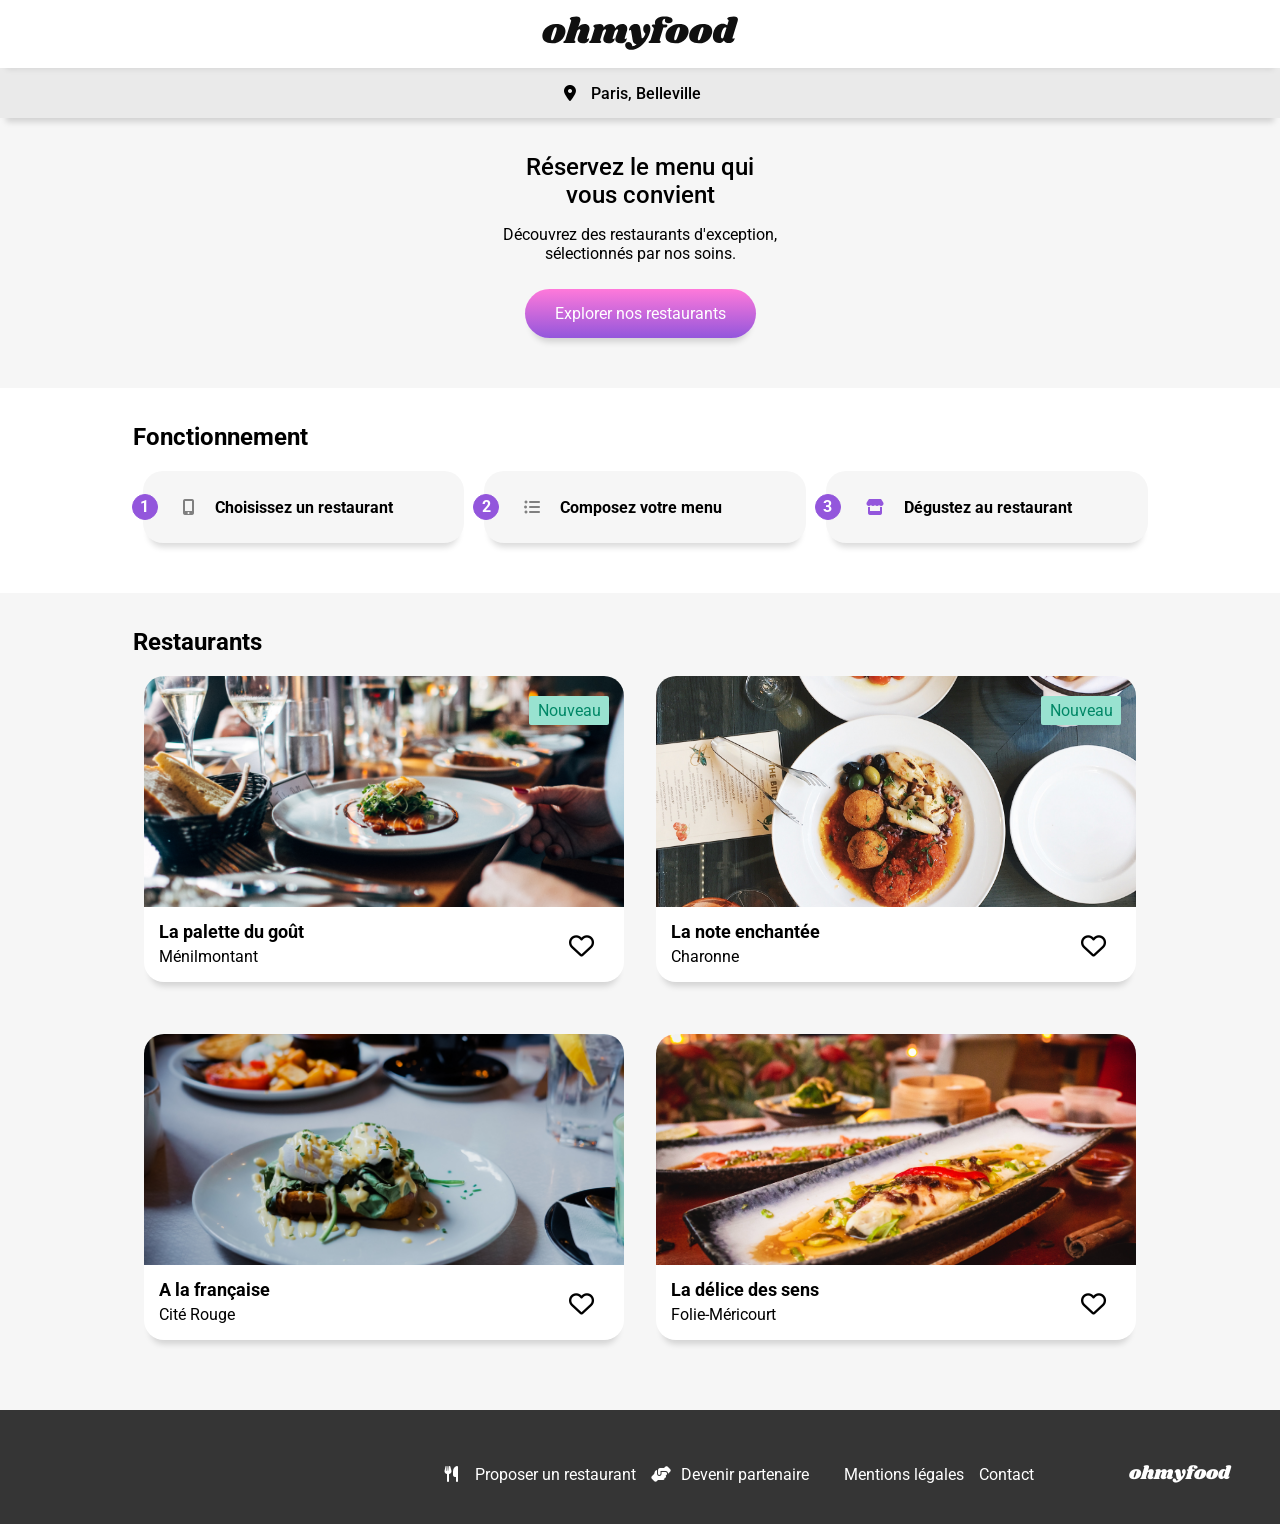
==== index.html @ d845a364 "initial ommit" ====
<!DOCTYPE html>
<html lang="fr">
  <head>
    <meta charset="UTF-8" />
    <meta name="viewport" content="width=device-width, initial-scale=1.0" />
    <title>ohmyfood</title>
    <link rel="preconnect" href="https://fonts.googleapis.com" />
    <link rel="preconnect" href="https://fonts.gstatic.com" crossorigin />
    <link
      href="https://fonts.googleapis.com/css2?family=Roboto:ital,wght@0,100;0,300;0,400;0,500;0,700;0,900;1,100;1,300;1,400;1,500;1,700;1,900&display=swap"
      rel="stylesheet"
    />
    <link
      href="https://fonts.googleapis.com/css2?family=Shrikhand&display=swap"
      rel="stylesheet"
    />
    <link
      rel="stylesheet"
      href="https://cdnjs.cloudflare.com/ajax/libs/font-awesome/6.2.1/css/all.min.css"
      integrity="sha512-MV7K8+y+gLIBoVD59lQIYicR65iaqukzvf/nwasF0nqhPay5w/9lJmVM2hMDcnK1OnMGCdVK+iQrJ7lzPJQd1w=="
      crossorigin="anonymous"
      referrerpolicy="no-referrer"
    />
    <link rel="stylesheet" href="./sass/style.css" />
  </head>

  <body>
    <div class="loader-container">
      <div class="load load__bar load__bar--1"></div>
      <div class="load load__bar load__bar--2"></div>
      <div class="load load__bar load__bar--3"></div>
      <div class="load load__bar load__bar--4"></div>
      <div class="load load__bar load__bar--5"></div>
    </div>

    <div class="main-container" id="content">
      <header class="header">
        <a href="">
          <img
            src="assets/images/logo/ohmyfood@2x.svg"
            alt="Logo ohmyfood"
            id="logo"
          />
        </a>
      </header>
      <main>
        <section class="adress__section">
          <i class="fa-solid fa-location-dot"></i>
          <input class="search" type="text" name="ville" value="Paris, Belleville" />
        </section>
        <section class="first-section bg-grey">
          <div class="container">
            <h1>Réservez le menu qui<br />vous convient</h1>
            <p>
              Découvrez des restaurants d'exception, <br />
              sélectionnés par nos soins.
            </p>
            <a href="#explorer-nos-restaurants" class="btn">
              Explorer nos restaurants
            </a>
          </div>
        </section>
        <section class="functionning-section container">
          <h2 class="section-title">Fonctionnement</h2>
          <section class="steps__functionning">
            <article class="article__functionning card">
              <span>1</span>
              <div class="article__functionning--content">
                <i class="fa-solid fa-mobile-screen-button article__i"></i>
                <p>Choisissez un restaurant</p>
              </div>
            </article>
            <article class="article__functionning card">
              <span>2</span>
              <div class="article__functionning--content">
                <i class="fa-solid fa-list-ul article__i"></i>
                <p>Composez votre menu</p>
              </div>
            </article>
            <article class="article__functionning card">
              <span>3</span>
              <div class="article__functionning--content">
                <i class="fa-solid fa-store clr-store article__i--store"></i>
                <p>Dégustez au restaurant</p>
              </div>
            </article>
          </section>
        </section>
        <section class="bg-grey">
          <div class="container">
            <h2 class="section-title" id="explorer-nos-restaurants">
              Restaurants
            </h2>
            <div class="restaurants-cards">
              <article class="card">
                <div class="new">
                  <span>Nouveau</span>
                </div>
                <a href="restaurants/rest1.html">
                  <img
                    src="assets/images/restaurants/jay-wennington-N_Y88TWmGwA-unsplash.jpg"
                    alt="photo d'un repas"
                  />
                </a>
                <div class="card-content">
                  <a href="restaurants/rest1.html">
                    <div class="txt-card">
                      <h3 class="card-title">La palette du goût</h3>
                      <p class="card-subtitle">Ménilmontant</p>
                    </div>
                  </a>
                  <div class="heart-container">
                    <i class="fa-regular fa-heart heart"></i>
                    <i class="fa-solid fa-heart heart fa-gradient"></i>
                  </div>
                </div>
              </article>
              <article class="card">
                <div class="new">
                  <span>Nouveau</span>
                </div>
                <a href="">
                  <img
                    src="assets/images/restaurants/stil-u2Lp8tXIcjw-unsplash.jpg"
                    alt="photo d'un repas"
                  />
                </a>

                <div class="card-content">
                  <a href="">
                    <div class="txt-card">
                      <h3 class="card-title">La note enchantée</h3>
                      <p class="card-subtitle">Charonne</p>
                    </div>
                  </a>

                  <div class="heart-container">
                    <i class="fa-regular fa-heart heart"></i>
                    <i class="fa-solid fa-heart heart fa-gradient"></i>
                  </div>
                </div>
              </article>
              <article class="card">
                <a href="">
                  <img
                    src="assets/images/restaurants/toa-heftiba-DQKerTsQwi0-unsplash.jpg"
                    alt="photo d'un repas"
                  />
                </a>

                <div class="card-content">
                  <a href="">
                    <div class="txt-card">
                      <h3 class="card-title">A la française</h3>
                      <p class="card-subtitle">Cité Rouge</p>
                    </div>
                  </a>

                  <div class="heart-container">
                    <i class="fa-regular fa-heart heart"></i>
                    <i class="fa-solid fa-heart heart fa-gradient"></i>
                  </div>
                </div>
              </article>
              <article class="card">
                <a href="">
                  <img
                    src="assets/images/restaurants/louis-hansel-shotsoflouis-qNBGVyOCY8Q-unsplash.jpg"
                    alt="photo d'un repas"
                  />
                </a>

                <div class="card-content">
                  <a href="">
                    <div class="txt-card">
                      <h3 class="card-title">La délice des sens</h3>
                      <p class="card-subtitle">Folie-Méricourt</p>
                    </div>
                  </a>

                  <div class="heart-container">
                    <i class="fa-regular fa-heart heart"></i>
                    <i class="fa-solid fa-heart heart fa-gradient"></i>
                  </div>
                </div>
              </article>
            </div>
          </div>
        </section>
      </main>
      <footer>
        <h3 class="logo-footer">ohmyfood</h3>
        <div class="nav-bar">
          <nav>
            <ul>
              <li>
                <a href=""
                  ><i class="fa-solid fa-utensils"></i>Proposer un restaurant</a
                >
              </li>
              <li>
                <a href=""
                  ><i class="fa-solid fa-handshake-angle"></i>Devenir
                  partenaire</a
                >
              </li>
            </ul>
          </nav>
          <nav>
            <ul>
              <li><a href="">Mentions légales</a></li>
              <li><a href="">Contact</a></li>
            </ul>
          </nav>
        </div>
      </footer>
    </div>
  </body>
</html>
---- sass/style.css ----
@charset "UTF-8";
.loader-container {
  position: fixed;
  width: 100%;
  height: 100%;
  top: 0;
  background-color: rgba(255, 255, 255, 0.95);
  z-index: 999;
  display: flex;
  align-items: center;
  justify-content: center;
  animation: fadeOut 1s ease forwards;
  animation-delay: 2s;
}

@keyframes rotation {
  0% {
    transform: rotate(0deg);
  }
  100% {
    transform: rotate(360deg);
  }
}
@keyframes fadeOut {
  from {
    opacity: 1;
  }
  to {
    opacity: 0;
    z-index: 0;
  }
}
.load {
  width: 30px;
  height: 100px;
  margin: 10px;
  display: flex;
  justify-content: space-evenly;
}
.load__bar {
  background-color: #9356dc;
  height: 100px;
  width: 3px;
  animation: bars 1000ms ease-in-out backwards infinite;
  animation-direction: alternate;
}
.load__bar--1 {
  animation-delay: 200ms;
}
.load__bar--2 {
  animation-delay: 400ms;
}
.load__bar--3 {
  animation-delay: 600ms;
}
.load__bar--4 {
  animation-delay: 800ms;
}
.load__bar--5 {
  animation-delay: 1000ms;
}

@keyframes bars {
  0% {
    transform: scaleY(0.5);
  }
  100% {
    transform: scaleY(1);
  }
}
h1,
h2,
h3 {
  margin: 0;
  padding: 0;
}

h1 {
  font-weight: 500;
}

* {
  font-family: Roboto, sans-serif;
}

a {
  color: inherit;
  text-decoration: none;
}

.main-container {
  width: 100%;
}

.container {
  width: 100%;
  margin: auto;
  padding: 0 20px;
  box-sizing: border-box;
}

body {
  display: flex;
  justify-content: center;
  margin: 0;
}

.header {
  display: flex;
  justify-content: center;
  z-index: 1;
  box-shadow: 0px 7px 6px -6px rgba(0, 0, 0, 0.1);
  position: relative;
}

#logo {
  display: flex;
  justify-content: center;
  padding-bottom: 18px;
  padding-top: 16px;
}

.adress__section {
  background-color: #eaeaea;
  width: 100%;
  height: 50px;
  box-shadow: 0px 10px 6px -6px rgba(0, 0, 0, 0.15);
  position: relative;
  display: flex;
  justify-content: center;
  align-items: center;
}
.adress__section input.search {
  font-size: 16px;
  font-weight: 500;
  background-color: #eaeaea;
  border: none;
  text-align: center;
  padding-left: 10px;
  padding-right: 10px;
  width: 120px;
}
.adress__section input.search:focus {
  outline: none;
}

.first-section {
  padding: 35px 0 50px;
  justify-content: center;
  display: flex;
  text-align: center;
}

.btn {
  border-radius: 25px;
  border: none;
  color: #ffffff;
  margin-top: 10px;
  padding: 15px 30px;
  background: linear-gradient(to bottom, #ff79da, #9356dc);
  transition: all 0.3s ease-in-out;
  display: inline-block;
  box-shadow: 0px 10px 6px -6px rgba(0, 0, 0, 0.15);
  position: relative;
}
.btn:hover {
  opacity: 0.7;
  box-shadow: 0px 12px 6px -6px rgba(0, 0, 0, 0.15);
}

.section-title {
  padding-top: 35px;
  padding-bottom: 20px;
  margin: 0;
}

.steps__functionning {
  display: flex;
  flex-direction: column;
  padding-left: 10px;
}

.article__functionning {
  height: 72px;
  background-color: #f6f6f6;
  font-weight: bold;
  display: flex;
  align-items: center;
  width: 100%;
}
.article__functionning--content {
  display: flex;
  align-items: center;
  padding-left: 40px;
}
.article__functionning.card {
  background-color: #f6f6f6;
}
.article__functionning span {
  width: 24px;
  height: 24px;
  border-radius: 50%;
  display: flex;
  justify-content: center;
  align-items: center;
  border: #9356dc solid 1px;
  background-color: #9356dc;
  color: white;
  position: absolute;
  margin-left: -11px;
  text-align: center;
  line-height: 24px;
}

.article__i {
  color: grey;
  padding-right: 20px;
}
.article__i--store {
  color: #9356dc;
  padding-right: 20px;
}

.bg-grey {
  background-color: #f6f6f6;
}

.card {
  border-radius: 20px;
  margin-bottom: 20px;
  box-shadow: 0px 10px 6px -6px rgba(0, 0, 0, 0.15);
  position: relative;
  background-color: #ffffff;
}
.card .card-content {
  padding-left: 15px;
  display: flex;
  justify-content: space-between;
  align-items: center;
}
.card .card-content .txt-card .card-title {
  margin-bottom: 5px;
  margin-top: 10px;
  font-size: 18px;
  font-weight: bold;
  display: block;
}
.card .card-content .txt-card .card-subtitle {
  margin-top: 0;
  margin-bottom: 1em;
  display: block;
}

.restaurants-cards {
  padding-bottom: 50px;
}
.restaurants-cards img {
  height: 231px;
  width: 100%;
  border-top-left-radius: 20px;
  border-top-right-radius: 20px;
  -o-object-fit: cover;
     object-fit: cover;
}
.restaurants-cards .new {
  display: flex;
  justify-content: center;
  align-items: center;
  box-shadow: 0px 10px 6px -6px rgba(0, 0, 0, 0.15);
  position: relative;
  width: 80px;
  height: 29px;
  background-color: #99e2d0;
  border-radius: 2px;
  position: absolute;
  right: 15px;
  top: 20px;
}
.restaurants-cards .new span {
  color: #008766;
}

.heart-container {
  width: 25px;
  height: 25px;
  margin-right: 30px;
}

i.heart {
  padding-right: 25px;
  font-size: 25px;
  position: absolute;
}
i.heart.fa-solid {
  opacity: 0;
  transition: all 0.3s ease-in-out;
}
i.heart.fa-solid:hover, i.heart.fa-solid:focus, i.heart.fa-solid:visited {
  opacity: 1;
}

.fa-gradient {
  background: -webkit-gradient(linear, left top, left bottom, from(#ff79da), to(#9356dc));
  background-clip: text;
  -webkit-background-clip: text;
  -webkit-text-fill-color: transparent;
}

footer {
  background-color: #353535;
  color: #ffffff;
  height: 186px;
  width: 100%;
}
footer h3 {
  color: white;
  font-family: Shrikhand, serif;
  font-weight: 300;
  margin-top: 0;
  padding-top: 20px;
  padding-left: 20px;
  padding-bottom: 10px;
}
footer i {
  width: 15px;
}

ul {
  list-style: none;
  margin: 0;
  padding-inline-start: 20px;
}
ul li {
  padding-top: 5px;
}
ul i {
  padding-right: 15px;
}

/*****media queries Desktop version****/
@media (min-width: 1024px) {
  .container {
    max-width: 1055px;
  }
  .restaurants-cards {
    display: flex;
    flex-wrap: wrap;
    gap: 2rem;
    justify-content: center;
  }
  .restaurants-cards .card {
    min-width: 30rem;
  }
  footer {
    display: flex;
    flex-direction: row-reverse;
    height: 114px;
  }
  footer h3 {
    padding-top: 50px;
    padding-right: 50px;
  }
  .nav-bar {
    display: flex;
    padding-right: 60px;
  }
  ul {
    display: flex;
    padding-top: 50px;
  }
  ul li {
    padding-right: 15px;
  }
  .steps__functionning {
    flex-direction: row;
    gap: 20px;
    padding-bottom: 30px;
  }
}
/*****media queries tablet version*****/
/****j'ai répété le code du desktop***/
@media (min-width: 768px) and (max-width: 1023px) {
  footer {
    display: flex;
    flex-direction: row-reverse;
    height: 114px;
  }
  footer h3 {
    padding-top: 50px;
    padding-right: 50px;
  }
  .nav-bar {
    display: flex;
    padding-right: 60px;
  }
  ul {
    display: flex;
    padding-top: 50px;
  }
  ul li {
    padding-right: 6px;
    font-size: 14px;
  }
  .steps__functionning {
    flex-direction: row;
    gap: 20px;
    padding-bottom: 30px;
  }
  .steps__functionning .article__functionning--content {
    padding-left: 24px;
    font-size: 14px;
  }
  .steps__functionning i {
    padding-right: 9px;
  }
  .restaurants-cards {
    display: flex;
    flex-wrap: wrap;
    gap: 2rem;
    justify-content: center;
  }
  .restaurants-cards .card {
    width: 46%;
  }
}/*# sourceMappingURL=style.css.map */
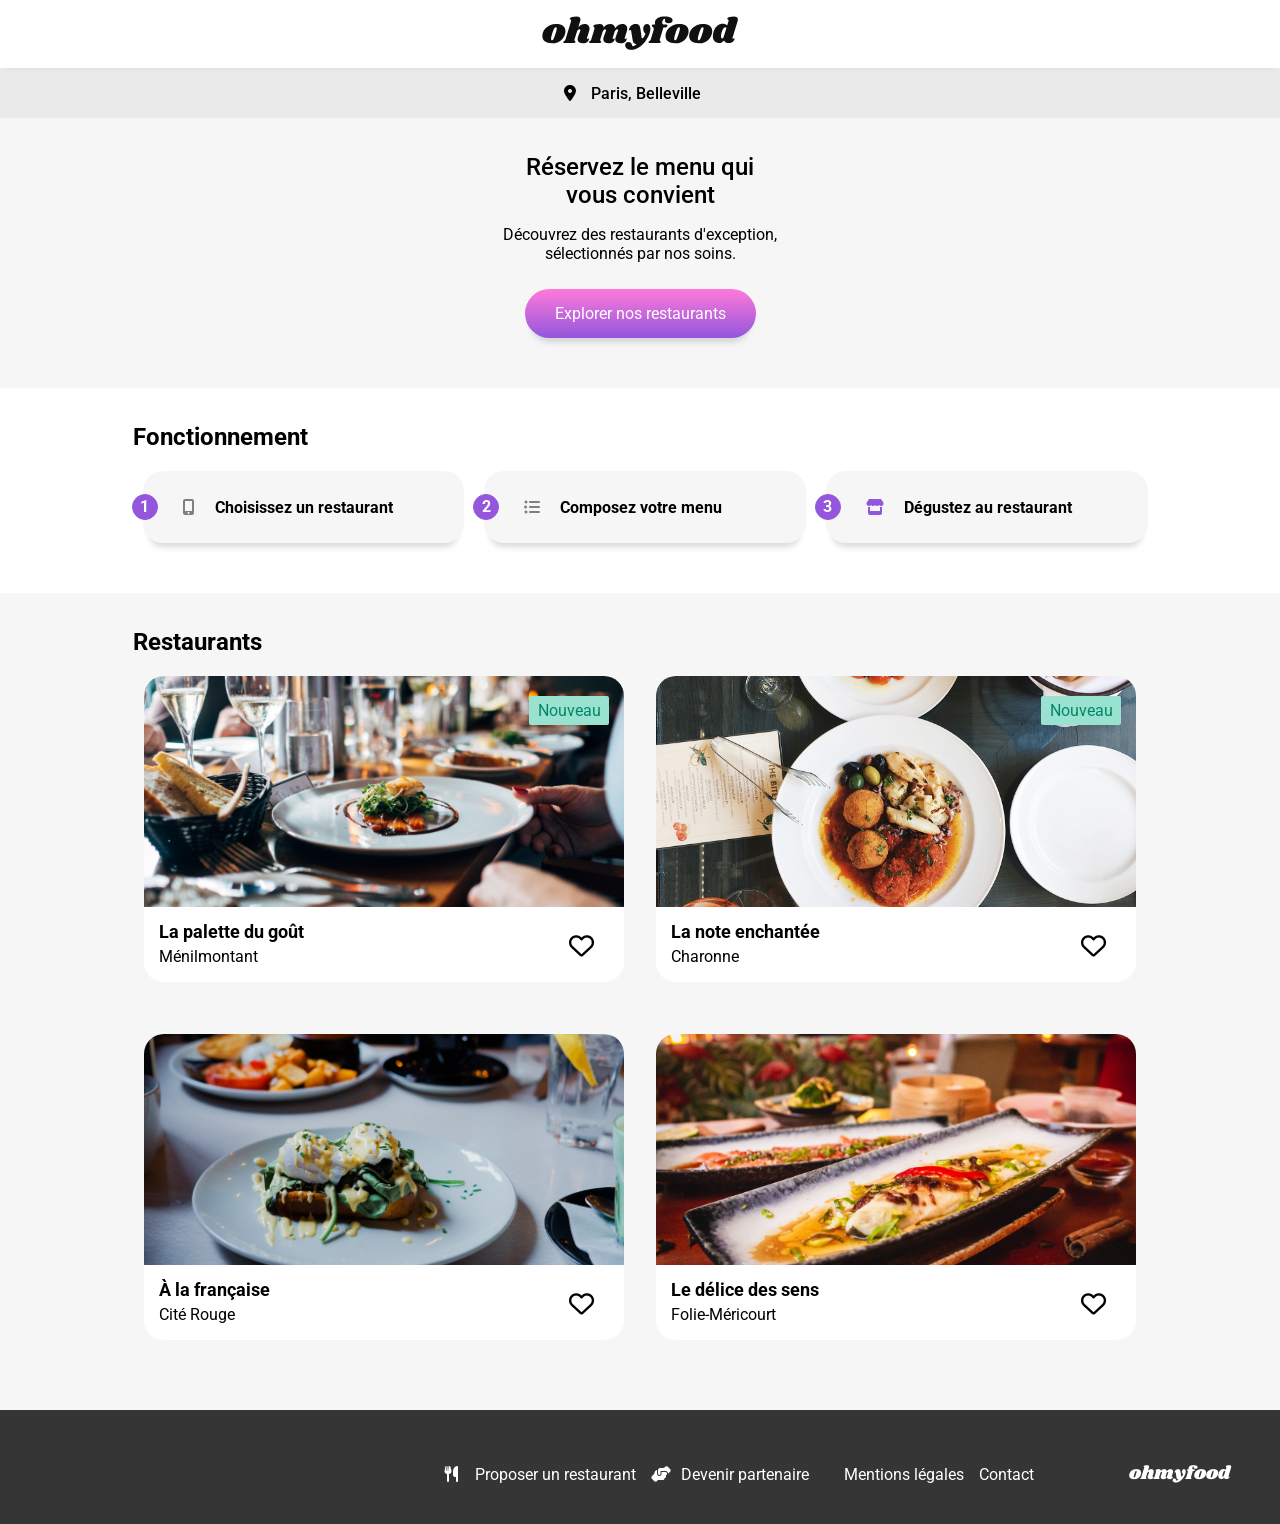
==== commit 862eb56e: "version finale" ====
--- a/index.html
+++ b/index.html
@@ -46,7 +46,12 @@
       <main>
         <section class="adress__section">
           <i class="fa-solid fa-location-dot"></i>
-          <input class="search" type="text" name="ville" value="Paris, Belleville" />
+          <input
+            class="search"
+            type="text"
+            name="ville"
+            value="Paris, Belleville"
+          />
         </section>
         <section class="first-section bg-grey">
           <div class="container">
@@ -63,23 +68,23 @@
         <section class="functionning-section container">
           <h2 class="section-title">Fonctionnement</h2>
           <section class="steps__functionning">
-            <article class="article__functionning card">
+            <article class="steps__functionning--article card">
               <span>1</span>
-              <div class="article__functionning--content">
+              <div class="steps__functionning--content">
                 <i class="fa-solid fa-mobile-screen-button article__i"></i>
                 <p>Choisissez un restaurant</p>
               </div>
             </article>
-            <article class="article__functionning card">
+            <article class="steps__functionning--article card">
               <span>2</span>
-              <div class="article__functionning--content">
+              <div class="steps__functionning--content">
                 <i class="fa-solid fa-list-ul article__i"></i>
                 <p>Composez votre menu</p>
               </div>
             </article>
-            <article class="article__functionning card">
+            <article class="steps__functionning--article card">
               <span>3</span>
-              <div class="article__functionning--content">
+              <div class="steps__functionning--content">
                 <i class="fa-solid fa-store clr-store article__i--store"></i>
                 <p>Dégustez au restaurant</p>
               </div>
@@ -91,96 +96,101 @@
             <h2 class="section-title" id="explorer-nos-restaurants">
               Restaurants
             </h2>
-            <div class="restaurants-cards">
-              <article class="card">
-                <div class="new">
-                  <span>Nouveau</span>
-                </div>
+            <div class="restaurants__cards">
+              <article class="card card__shadow" id="rest-1">
+                <span class="restaurants__cards--new">Nouveau</span>
                 <a href="restaurants/rest1.html">
                   <img
                     src="assets/images/restaurants/jay-wennington-N_Y88TWmGwA-unsplash.jpg"
                     alt="photo d'un repas"
                   />
                 </a>
-                <div class="card-content">
+                <div class="card__content">
                   <a href="restaurants/rest1.html">
-                    <div class="txt-card">
-                      <h3 class="card-title">La palette du goût</h3>
-                      <p class="card-subtitle">Ménilmontant</p>
-                    </div>
-                  </a>
-                  <div class="heart-container">
-                    <i class="fa-regular fa-heart heart"></i>
-                    <i class="fa-solid fa-heart heart fa-gradient"></i>
-                  </div>
-                </div>
-              </article>
-              <article class="card">
-                <div class="new">
-                  <span>Nouveau</span>
-                </div>
-                <a href="">
+                    <div class="card__content--txt">
+                      <h3 class="card__content--title">La palette du goût</h3>
+                      <p class="card__content--subtitle">Ménilmontant</p>
+                    </div>
+                  </a>
+                  <div class="heart-container">
+                    <i class="fa-regular fa-heart heart-container__heart"></i>
+                    <i
+                      class="fa-solid fa-heart heart-container__heart fa-gradient"
+                    ></i>
+                  </div>
+                </div>
+              </article>
+              <article class="card card__shadow" id="rest-3">
+                <span class="restaurants__cards--new">Nouveau</span>
+
+                <a href="restaurants/rest3.html">
                   <img
                     src="assets/images/restaurants/stil-u2Lp8tXIcjw-unsplash.jpg"
                     alt="photo d'un repas"
                   />
                 </a>
 
-                <div class="card-content">
+                <div class="card__content">
                   <a href="">
-                    <div class="txt-card">
-                      <h3 class="card-title">La note enchantée</h3>
-                      <p class="card-subtitle">Charonne</p>
-                    </div>
-                  </a>
-
-                  <div class="heart-container">
-                    <i class="fa-regular fa-heart heart"></i>
-                    <i class="fa-solid fa-heart heart fa-gradient"></i>
-                  </div>
-                </div>
-              </article>
-              <article class="card">
-                <a href="">
+                    <div class="card__content--txt">
+                      <h3 class="card__content--title">La note enchantée</h3>
+                      <p class="card__content--subtitle">Charonne</p>
+                    </div>
+                  </a>
+
+                  <div class="heart-container">
+                    <i class="fa-regular fa-heart heart-container__heart"></i>
+                    <i
+                      class="fa-solid fa-heart heart-container__heart fa-gradient"
+                    ></i>
+                  </div>
+                </div>
+              </article>
+              <article class="card card__shadow" id="rest-4">
+                <a href="restaurants/rest4.html">
                   <img
                     src="assets/images/restaurants/toa-heftiba-DQKerTsQwi0-unsplash.jpg"
                     alt="photo d'un repas"
                   />
                 </a>
 
-                <div class="card-content">
+                <div class="card__content">
                   <a href="">
-                    <div class="txt-card">
-                      <h3 class="card-title">A la française</h3>
-                      <p class="card-subtitle">Cité Rouge</p>
-                    </div>
-                  </a>
-
-                  <div class="heart-container">
-                    <i class="fa-regular fa-heart heart"></i>
-                    <i class="fa-solid fa-heart heart fa-gradient"></i>
-                  </div>
-                </div>
-              </article>
-              <article class="card">
-                <a href="">
+                    <div class="card__content--txt">
+                      <h3 class="card__content--title">À la française</h3>
+                      <p class="card__content--subtitle">Cité Rouge</p>
+                    </div>
+                  </a>
+
+                  <div class="heart-container">
+                    <i class="fa-regular fa-heart heart-container__heart"></i>
+                    <i
+                      class="fa-solid fa-heart heart-container__heart fa-gradient"
+                    ></i>
+                  </div>
+                </div>
+              </article>
+              <article class="card card__shadow" id="rest-2">
+                <a href="restaurants/rest2.html">
                   <img
                     src="assets/images/restaurants/louis-hansel-shotsoflouis-qNBGVyOCY8Q-unsplash.jpg"
                     alt="photo d'un repas"
                   />
                 </a>
 
-                <div class="card-content">
+                <div class="card__content">
                   <a href="">
-                    <div class="txt-card">
-                      <h3 class="card-title">La délice des sens</h3>
-                      <p class="card-subtitle">Folie-Méricourt</p>
-                    </div>
-                  </a>
-
-                  <div class="heart-container">
-                    <i class="fa-regular fa-heart heart"></i>
-                    <i class="fa-solid fa-heart heart fa-gradient"></i>
+                    <div class="card__content--txt">
+                      <h3 class="card__content--title">Le délice des sens</h3>
+                      <p class="card__content--subtitle">Folie-Méricourt</p>
+                    </div>
+                  </a>
+
+                  <div class="heart-container">
+                    <i class="fa-regular fa-heart heart-container__heart"></i>
+                    <i
+                      class="fa-solid fa-heart heart-container__heart fa-gradient"
+                    ></i>
                   </div>
                 </div>
               </article>
@@ -189,7 +199,9 @@
         </section>
       </main>
       <footer>
-        <h3 class="logo-footer">ohmyfood</h3>
+        <a href="">
+          <h3 class="logo-footer">ohmyfood</h3>
+        </a>
         <div class="nav-bar">
           <nav>
             <ul>
--- a/sass/style.css
+++ b/sass/style.css
@@ -1,4 +1,4 @@
-@charset "UTF-8";
+/****loader-container's animation***/
 .loader-container {
   position: fixed;
   width: 100%;
@@ -13,23 +13,21 @@
   animation-delay: 2s;
 }
 
-@keyframes rotation {
+@keyframes fadeOut {
   0% {
-    transform: rotate(0deg);
+    opacity: 1;
+  }
+  99% {
+    opacity: 0;
+    height: 100%;
+    width: 100%;
   }
   100% {
-    transform: rotate(360deg);
-  }
-}
-@keyframes fadeOut {
-  from {
-    opacity: 1;
-  }
-  to {
-    opacity: 0;
-    z-index: 0;
-  }
-}
+    height: 0;
+    width: 0;
+  }
+}
+/****bars's animation*****/
 .load {
   width: 30px;
   height: 100px;
@@ -68,6 +66,17 @@
     transform: scaleY(1);
   }
 }
+/****Basic styles for small screens (mobile first)****/
+* {
+  font-family: Roboto, sans-serif;
+}
+
+body {
+  display: flex;
+  justify-content: center;
+  margin: 0;
+}
+
 h1,
 h2,
 h3 {
@@ -79,10 +88,6 @@
   font-weight: 500;
 }
 
-* {
-  font-family: Roboto, sans-serif;
-}
-
 a {
   color: inherit;
   text-decoration: none;
@@ -97,12 +102,6 @@
   margin: auto;
   padding: 0 20px;
   box-sizing: border-box;
-}
-
-body {
-  display: flex;
-  justify-content: center;
-  margin: 0;
 }
 
 .header {
@@ -178,9 +177,14 @@
   display: flex;
   flex-direction: column;
   padding-left: 10px;
-}
-
-.article__functionning {
+  padding-bottom: 35px;
+}
+.steps__functionning--content {
+  display: flex;
+  align-items: center;
+  padding-left: 40px;
+}
+.steps__functionning--article {
   height: 72px;
   background-color: #f6f6f6;
   font-weight: bold;
@@ -188,15 +192,10 @@
   align-items: center;
   width: 100%;
 }
-.article__functionning--content {
-  display: flex;
-  align-items: center;
-  padding-left: 40px;
-}
-.article__functionning.card {
+.steps__functionning--article.card {
   background-color: #f6f6f6;
 }
-.article__functionning span {
+.steps__functionning--article span {
   width: 24px;
   height: 24px;
   border-radius: 50%;
@@ -205,7 +204,7 @@
   align-items: center;
   border: #9356dc solid 1px;
   background-color: #9356dc;
-  color: white;
+  color: #ffffff;
   position: absolute;
   margin-left: -11px;
   text-align: center;
@@ -232,37 +231,32 @@
   position: relative;
   background-color: #ffffff;
 }
-.card .card-content {
+.card__content {
   padding-left: 15px;
   display: flex;
   justify-content: space-between;
   align-items: center;
 }
-.card .card-content .txt-card .card-title {
+.card__content--title {
   margin-bottom: 5px;
   margin-top: 10px;
   font-size: 18px;
   font-weight: bold;
   display: block;
 }
-.card .card-content .txt-card .card-subtitle {
+.card__content--subtitle {
   margin-top: 0;
   margin-bottom: 1em;
   display: block;
 }
-
-.restaurants-cards {
+.card__shadow {
+  box-shadow: 0px 4px 4px -7px rgba(0, 0, 0, 0.1);
+}
+
+.restaurants__cards {
   padding-bottom: 50px;
 }
-.restaurants-cards img {
-  height: 231px;
-  width: 100%;
-  border-top-left-radius: 20px;
-  border-top-right-radius: 20px;
-  -o-object-fit: cover;
-     object-fit: cover;
-}
-.restaurants-cards .new {
+.restaurants__cards--new {
   display: flex;
   justify-content: center;
   align-items: center;
@@ -275,27 +269,33 @@
   position: absolute;
   right: 15px;
   top: 20px;
-}
-.restaurants-cards .new span {
   color: #008766;
+}
+.restaurants__cards img {
+  height: 231px;
+  width: 100%;
+  border-top-left-radius: 20px;
+  border-top-right-radius: 20px;
+  -o-object-fit: cover;
+     object-fit: cover;
 }
 
 .heart-container {
   width: 25px;
   height: 25px;
   margin-right: 30px;
-}
-
-i.heart {
+  /****heart's animation****/
+}
+.heart-container__heart {
   padding-right: 25px;
   font-size: 25px;
   position: absolute;
 }
-i.heart.fa-solid {
+.heart-container__heart.fa-solid {
   opacity: 0;
   transition: all 0.3s ease-in-out;
 }
-i.heart.fa-solid:hover, i.heart.fa-solid:focus, i.heart.fa-solid:visited {
+.heart-container__heart.fa-solid:hover, .heart-container__heart.fa-solid:focus, .heart-container__heart.fa-solid:visited {
   opacity: 1;
 }
 
@@ -306,6 +306,7 @@
   -webkit-text-fill-color: transparent;
 }
 
+/****footer bloc*****/
 footer {
   background-color: #353535;
   color: #ffffff;
@@ -313,7 +314,7 @@
   width: 100%;
 }
 footer h3 {
-  color: white;
+  color: #ffffff;
   font-family: Shrikhand, serif;
   font-weight: 300;
   margin-top: 0;
@@ -324,32 +325,38 @@
 footer i {
   width: 15px;
 }
-
-ul {
+footer ul {
   list-style: none;
   margin: 0;
   padding-inline-start: 20px;
 }
-ul li {
+footer ul li {
   padding-top: 5px;
 }
-ul i {
+footer ul i {
   padding-right: 15px;
 }
 
 /*****media queries Desktop version****/
 @media (min-width: 1024px) {
+  .header {
+    box-shadow: 0px 5px 6px -6px rgba(0, 0, 0, 0.1);
+  }
   .container {
     max-width: 1055px;
   }
-  .restaurants-cards {
+  .adress__section {
+    box-shadow: none;
+  }
+  .restaurants__cards {
     display: flex;
     flex-wrap: wrap;
     gap: 2rem;
     justify-content: center;
   }
-  .restaurants-cards .card {
-    min-width: 30rem;
+  .restaurants__cards .card {
+    width: 30rem;
+    max-width: 48%;
   }
   footer {
     display: flex;
@@ -378,7 +385,6 @@
   }
 }
 /*****media queries tablet version*****/
-/****j'ai répété le code du desktop***/
 @media (min-width: 768px) and (max-width: 1023px) {
   footer {
     display: flex;
@@ -391,11 +397,11 @@
   }
   .nav-bar {
     display: flex;
-    padding-right: 60px;
   }
   ul {
     display: flex;
     padding-top: 50px;
+    gap: 10px;
   }
   ul li {
     padding-right: 6px;
@@ -406,20 +412,20 @@
     gap: 20px;
     padding-bottom: 30px;
   }
-  .steps__functionning .article__functionning--content {
+  .steps__functionning--content {
     padding-left: 24px;
     font-size: 14px;
   }
   .steps__functionning i {
     padding-right: 9px;
   }
-  .restaurants-cards {
+  .restaurants__cards {
     display: flex;
     flex-wrap: wrap;
     gap: 2rem;
     justify-content: center;
   }
-  .restaurants-cards .card {
+  .restaurants__cards .card {
     width: 46%;
   }
 }/*# sourceMappingURL=style.css.map */
